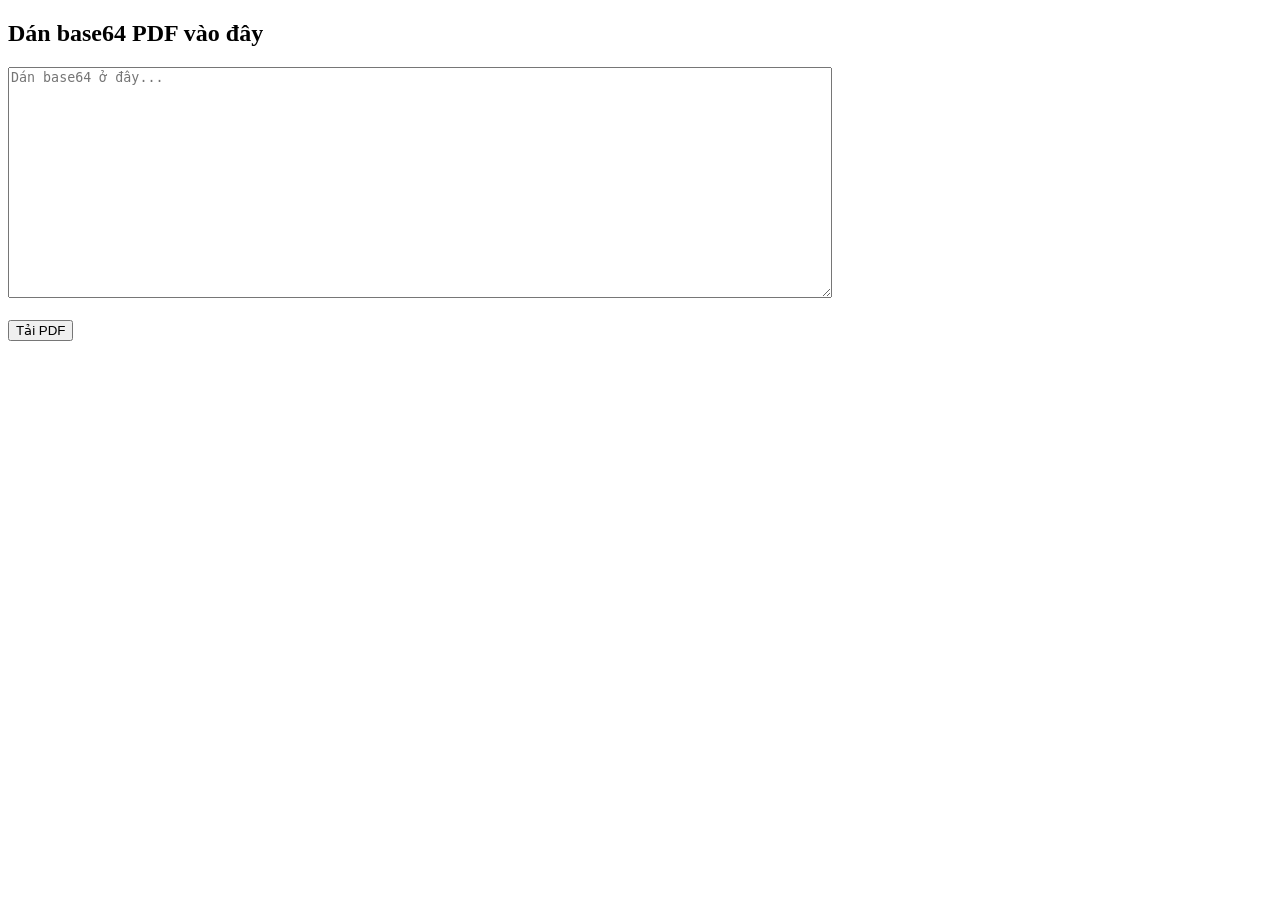
==== index.html @ bf84b46e "Rename to index.html" ====
<!DOCTYPE html>
<html lang="vi">
<head>
    <meta charset="UTF-8">
    <title>Decode PDF</title>
</head>
<body>

<h2>Dán base64 PDF vào đây</h2>

<textarea id="base64Input" rows="15" cols="100" placeholder="Dán base64 ở đây..."></textarea>
<br><br>

<button onclick="downloadPDF()">Tải PDF</button>

<script>
function downloadPDF() {
    const base64 = document.getElementById("base64Input").value.trim();

    if (!base64) {
        alert("Chưa có dữ liệu!");
        return;
    }

    try {
        const byteCharacters = atob(base64);
        const byteNumbers = new Array(byteCharacters.length);

        for (let i = 0; i < byteCharacters.length; i++) {
            byteNumbers[i] = byteCharacters.charCodeAt(i);
        }

        const byteArray = new Uint8Array(byteNumbers);
        const blob = new Blob([byteArray], { type: "application/pdf" });

        const url = window.URL.createObjectURL(blob);

        const a = document.createElement("a");
        a.href = url;
        a.download = "hop-dong.pdf";
        a.click();

        window.URL.revokeObjectURL(url);
    } catch (e) {
        alert("Base64 không hợp lệ!");
        console.error(e);
    }
}
</script>

</body>
</html>
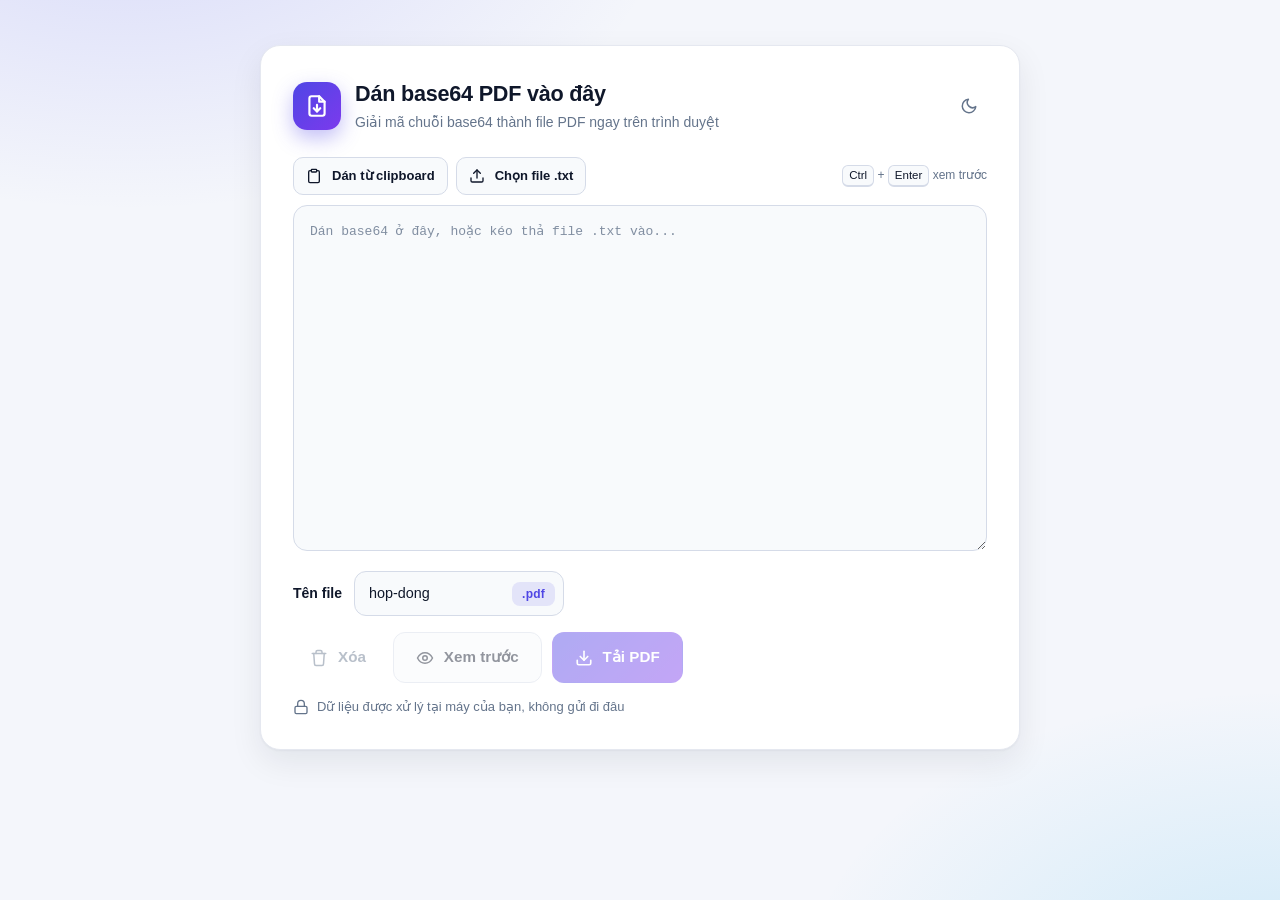
==== commit 7fbc4e29: "edesign UI, split into ES modules, add preview and GitHub Pages deploy - Split the single page into " ====
--- a/index.html
+++ b/index.html
@@ -2,51 +2,182 @@
 <html lang="vi">
 <head>
     <meta charset="UTF-8">
+    <meta name="viewport" content="width=device-width, initial-scale=1">
+    <meta name="color-scheme" content="light dark">
     <title>Decode PDF</title>
+    <meta name="description" content="Giải mã chuỗi base64 thành file PDF ngay trên trình duyệt, không gửi dữ liệu đi đâu.">
+    <meta name="theme-color" content="#4f46e5">
+
+    <meta property="og:type" content="website">
+    <meta property="og:locale" content="vi_VN">
+    <meta property="og:site_name" content="Decode PDF">
+    <meta property="og:title" content="Decode PDF: base64 sang PDF">
+    <meta property="og:description" content="Dán base64, xem trước và tải PDF ngay trên trình duyệt. Dữ liệu không rời khỏi máy bạn.">
+    <meta property="og:url" content="https://iamngim.github.io/ConvertPDF/">
+    <meta property="og:image" content="https://iamngim.github.io/ConvertPDF/assets/og-image.png">
+    <meta property="og:image:width" content="1200">
+    <meta property="og:image:height" content="630">
+    <meta property="og:image:alt" content="Decode PDF: giải mã base64 thành PDF ngay trên trình duyệt">
+    <meta name="twitter:card" content="summary_large_image">
+    <meta name="twitter:title" content="Decode PDF: base64 sang PDF">
+    <meta name="twitter:description" content="Dán base64, xem trước và tải PDF ngay trên trình duyệt. Dữ liệu không rời khỏi máy bạn.">
+    <meta name="twitter:image" content="https://iamngim.github.io/ConvertPDF/assets/og-image.png">
+
+    <link rel="icon" type="image/svg+xml" href="assets/favicon.svg">
+    <link rel="apple-touch-icon" href="assets/apple-touch-icon.png">
+
+    <script src="js/theme-init.js"></script>
+    <link rel="stylesheet" href="css/tokens.css">
+    <link rel="stylesheet" href="css/base.css">
+    <link rel="stylesheet" href="css/components.css">
 </head>
 <body>
 
-<h2>Dán base64 PDF vào đây</h2>
+<main class="card">
+    <div class="brand">
+        <div class="brand-icon" aria-hidden="true">
+            <svg viewBox="0 0 24 24" fill="none" stroke="currentColor" stroke-width="2" stroke-linecap="round" stroke-linejoin="round">
+                <path d="M14 3H7a2 2 0 0 0-2 2v14a2 2 0 0 0 2 2h10a2 2 0 0 0 2-2V8z"/>
+                <path d="M14 3v5h5"/>
+                <path d="M9 14l3 3 3-3"/>
+                <path d="M12 11v6"/>
+            </svg>
+        </div>
+        <div>
+            <h2>Dán base64 PDF vào đây</h2>
+            <p class="subtitle">Giải mã chuỗi base64 thành file PDF ngay trên trình duyệt</p>
+        </div>
+        <button type="button" id="themeToggle" class="btn btn-ghost btn-icon theme-toggle" aria-label="Chuyển giao diện sáng/tối" title="Chuyển giao diện sáng/tối">
+            <svg class="icon-sun" viewBox="0 0 24 24" fill="none" stroke="currentColor" stroke-width="2" stroke-linecap="round" stroke-linejoin="round" aria-hidden="true">
+                <circle cx="12" cy="12" r="4"/>
+                <path d="M12 2v2M12 20v2M4.93 4.93l1.41 1.41M17.66 17.66l1.41 1.41M2 12h2M20 12h2M4.93 19.07l1.41-1.41M17.66 6.34l1.41-1.41"/>
+            </svg>
+            <svg class="icon-moon" viewBox="0 0 24 24" fill="none" stroke="currentColor" stroke-width="2" stroke-linecap="round" stroke-linejoin="round" aria-hidden="true">
+                <path d="M21 12.8A9 9 0 1 1 11.2 3a7 7 0 0 0 9.8 9.8z"/>
+            </svg>
+        </button>
+    </div>
 
-<textarea id="base64Input" rows="15" cols="100" placeholder="Dán base64 ở đây..."></textarea>
-<br><br>
+    <div id="field" class="field">
+        <div class="field-toolbar">
+            <button type="button" id="pasteBtn" class="btn btn-secondary btn-small">
+                <svg viewBox="0 0 24 24" fill="none" stroke="currentColor" stroke-width="2" stroke-linecap="round" stroke-linejoin="round" aria-hidden="true">
+                    <rect x="8" y="2" width="8" height="4" rx="1"/>
+                    <path d="M16 4h2a2 2 0 0 1 2 2v14a2 2 0 0 1-2 2H6a2 2 0 0 1-2-2V6a2 2 0 0 1 2-2h2"/>
+                </svg>
+                Dán từ clipboard
+            </button>
+            <button type="button" id="pickFileBtn" class="btn btn-secondary btn-small">
+                <svg viewBox="0 0 24 24" fill="none" stroke="currentColor" stroke-width="2" stroke-linecap="round" stroke-linejoin="round" aria-hidden="true">
+                    <path d="M21 15v4a2 2 0 0 1-2 2H5a2 2 0 0 1-2-2v-4"/>
+                    <path d="M17 8l-5-5-5 5"/>
+                    <path d="M12 3v12"/>
+                </svg>
+                Chọn file .txt
+            </button>
+            <span class="shortcut-hint"><kbd id="modKey">Ctrl</kbd> + <kbd>Enter</kbd> xem trước</span>
+            <input type="file" id="fileInput" accept=".txt,text/plain" hidden>
+        </div>
 
-<button onclick="downloadPDF()">Tải PDF</button>
+        <div id="fileChip" class="file-chip" hidden>
+            <svg viewBox="0 0 24 24" fill="none" stroke="currentColor" stroke-width="2" stroke-linecap="round" stroke-linejoin="round" aria-hidden="true">
+                <path d="M14 3H7a2 2 0 0 0-2 2v14a2 2 0 0 0 2 2h10a2 2 0 0 0 2-2V8z"/>
+                <path d="M14 3v5h5"/>
+            </svg>
+            <span id="fileName" class="file-chip-name"></span>
+            <span id="fileSize" class="file-chip-size"></span>
+        </div>
 
-<script>
-function downloadPDF() {
-    const base64 = document.getElementById("base64Input").value.trim();
+        <textarea id="base64Input" rows="15" cols="100" placeholder="Dán base64 ở đây, hoặc kéo thả file .txt vào..." spellcheck="false" aria-describedby="inputError"></textarea>
 
-    if (!base64) {
-        alert("Chưa có dữ liệu!");
-        return;
-    }
+        <div class="drop-overlay" aria-hidden="true">
+            <svg viewBox="0 0 24 24" fill="none" stroke="currentColor" stroke-width="2" stroke-linecap="round" stroke-linejoin="round">
+                <path d="M21 15v4a2 2 0 0 1-2 2H5a2 2 0 0 1-2-2v-4"/>
+                <path d="M17 8l-5-5-5 5"/>
+                <path d="M12 3v12"/>
+            </svg>
+            Thả file .txt vào đây
+        </div>
 
-    try {
-        const byteCharacters = atob(base64);
-        const byteNumbers = new Array(byteCharacters.length);
+        <p id="inputError" class="field-error" role="alert" hidden></p>
+    </div>
 
-        for (let i = 0; i < byteCharacters.length; i++) {
-            byteNumbers[i] = byteCharacters.charCodeAt(i);
-        }
+    <div class="actions">
+        <div class="name-field">
+            <label for="filenameInput">Tên file</label>
+            <div class="input-group">
+                <input type="text" id="filenameInput" value="hop-dong" placeholder="hop-dong" maxlength="100" autocomplete="off" spellcheck="false">
+                <span class="input-suffix">.pdf</span>
+            </div>
+        </div>
 
-        const byteArray = new Uint8Array(byteNumbers);
-        const blob = new Blob([byteArray], { type: "application/pdf" });
+        <div class="button-group">
+            <button type="button" id="clearBtn" class="btn btn-ghost btn-danger" disabled>
+                <svg viewBox="0 0 24 24" fill="none" stroke="currentColor" stroke-width="2" stroke-linecap="round" stroke-linejoin="round" aria-hidden="true">
+                    <path d="M3 6h18"/>
+                    <path d="M8 6V4a2 2 0 0 1 2-2h4a2 2 0 0 1 2 2v2"/>
+                    <path d="M19 6l-1 14a2 2 0 0 1-2 2H8a2 2 0 0 1-2-2L5 6"/>
+                </svg>
+                Xóa
+            </button>
+            <button type="button" id="previewBtn" class="btn btn-secondary" aria-keyshortcuts="Control+Enter Meta+Enter" disabled>
+                <svg viewBox="0 0 24 24" fill="none" stroke="currentColor" stroke-width="2" stroke-linecap="round" stroke-linejoin="round" aria-hidden="true">
+                    <path d="M2 12s3.5-7 10-7 10 7 10 7-3.5 7-10 7S2 12 2 12z"/>
+                    <circle cx="12" cy="12" r="3"/>
+                </svg>
+                Xem trước
+            </button>
+            <button type="button" id="downloadBtn" class="btn btn-primary" disabled>
+                <svg viewBox="0 0 24 24" fill="none" stroke="currentColor" stroke-width="2.2" stroke-linecap="round" stroke-linejoin="round" aria-hidden="true">
+                    <path d="M21 15v4a2 2 0 0 1-2 2H5a2 2 0 0 1-2-2v-4"/>
+                    <path d="M7 10l5 5 5-5"/>
+                    <path d="M12 15V3"/>
+                </svg>
+                Tải PDF
+            </button>
+        </div>
+    </div>
 
-        const url = window.URL.createObjectURL(blob);
+    <p class="hint">
+        <svg viewBox="0 0 24 24" fill="none" stroke="currentColor" stroke-width="2" stroke-linecap="round" stroke-linejoin="round" aria-hidden="true">
+            <rect x="3" y="11" width="18" height="11" rx="2"/>
+            <path d="M7 11V7a5 5 0 0 1 10 0v4"/>
+        </svg>
+        Dữ liệu được xử lý tại máy của bạn, không gửi đi đâu
+    </p>
 
-        const a = document.createElement("a");
-        a.href = url;
-        a.download = "hop-dong.pdf";
-        a.click();
+    <section id="previewPanel" class="preview" hidden>
+        <div class="preview-header">
+            <span>Xem trước PDF</span>
+            <div class="preview-tools">
+                <button type="button" id="openTabBtn" class="btn btn-ghost btn-small">
+                    <svg viewBox="0 0 24 24" fill="none" stroke="currentColor" stroke-width="2" stroke-linecap="round" stroke-linejoin="round" aria-hidden="true">
+                        <path d="M18 13v6a2 2 0 0 1-2 2H5a2 2 0 0 1-2-2V8a2 2 0 0 1 2-2h6"/>
+                        <path d="M15 3h6v6"/>
+                        <path d="M10 14L21 3"/>
+                    </svg>
+                    Mở tab mới
+                </button>
+                <button type="button" id="closePreviewBtn" class="btn btn-ghost btn-icon" aria-label="Đóng xem trước">
+                    <svg viewBox="0 0 24 24" fill="none" stroke="currentColor" stroke-width="2" stroke-linecap="round" stroke-linejoin="round" aria-hidden="true">
+                        <path d="M18 6L6 18"/>
+                        <path d="M6 6l12 12"/>
+                    </svg>
+                </button>
+            </div>
+        </div>
+        <div class="preview-body">
+            <iframe id="previewFrame" class="preview-frame" title="Xem trước PDF"></iframe>
+            <div id="previewLoader" class="preview-loader" hidden>
+                <span class="spinner" aria-hidden="true"></span>
+                Đang tải bản xem trước...
+            </div>
+        </div>
+    </section>
+</main>
 
-        window.URL.revokeObjectURL(url);
-    } catch (e) {
-        alert("Base64 không hợp lệ!");
-        console.error(e);
-    }
-}
-</script>
+<div id="toastRegion" class="toast-region" aria-live="polite"></div>
 
+<script type="module" src="js/main.js"></script>
 </body>
 </html>
--- a/css/tokens.css
+++ b/css/tokens.css
@@ -0,0 +1,33 @@
+:root {
+    color-scheme: light dark;
+
+    --bg: light-dark(#f4f6fb, #0b1020);
+    --bg-glow-1: light-dark(rgba(99, 102, 241, 0.18), rgba(99, 102, 241, 0.22));
+    --bg-glow-2: light-dark(rgba(14, 165, 233, 0.16), rgba(14, 165, 233, 0.14));
+    --card: light-dark(#ffffff, #131a2e);
+    --card-border: light-dark(#e5e8f0, #232c45);
+    --text: light-dark(#0f172a, #e8ecf6);
+    --muted: light-dark(#64748b, #94a3b8);
+    --field-bg: light-dark(#f8fafc, #0e1427);
+    --field-border: light-dark(#d5dbe8, #2a3452);
+    --accent: light-dark(#4f46e5, #6366f1);
+    --accent-2: light-dark(#7c3aed, #8b5cf6);
+    --accent-shadow: light-dark(rgba(79, 70, 229, 0.35), rgba(99, 102, 241, 0.4));
+    --ring: light-dark(rgba(79, 70, 229, 0.22), rgba(99, 102, 241, 0.3));
+    --danger: light-dark(#dc2626, #f87171);
+    --danger-soft: light-dark(rgba(220, 38, 38, 0.1), rgba(248, 113, 113, 0.12));
+    --success: light-dark(#16a34a, #4ade80);
+    --toast-bg: light-dark(#0f172a, #e8ecf6);
+    --toast-text: light-dark(#f8fafc, #0b1020);
+
+    --shadow-a: light-dark(rgba(15, 23, 42, 0.04), rgba(0, 0, 0, 0.3));
+    --shadow-b: light-dark(rgba(15, 23, 42, 0.08), rgba(0, 0, 0, 0.45));
+    --shadow: 0 1px 2px var(--shadow-a), 0 12px 32px var(--shadow-b);
+
+    --radius-lg: 20px;
+    --radius-md: 14px;
+    --radius-sm: 12px;
+}
+
+:root[data-theme="light"] { color-scheme: light; }
+:root[data-theme="dark"] { color-scheme: dark; }
--- a/css/base.css
+++ b/css/base.css
@@ -0,0 +1,30 @@
+* { box-sizing: border-box; }
+
+[hidden] { display: none !important; }
+
+html { -webkit-text-size-adjust: 100%; }
+
+body {
+    margin: 0;
+    min-height: 100vh;
+    display: flex;
+    align-items: flex-start;
+    justify-content: center;
+    padding: clamp(16px, 5vh, 48px) 16px 24px;
+    font-family: -apple-system, BlinkMacSystemFont, "Segoe UI", Roboto, "Helvetica Neue", Arial, sans-serif;
+    color: var(--text);
+    background:
+        radial-gradient(900px 500px at 10% -10%, var(--bg-glow-1), transparent 60%),
+        radial-gradient(800px 500px at 100% 110%, var(--bg-glow-2), transparent 60%),
+        var(--bg);
+    background-attachment: fixed;
+    line-height: 1.5;
+    transition: background-color 0.2s ease, color 0.2s ease;
+}
+
+@keyframes spin { to { transform: rotate(360deg); } }
+
+@media (prefers-reduced-motion: reduce) {
+    *, *::before, *::after { transition: none !important; }
+    .preview, .toast { animation: none !important; }
+}
--- a/css/components.css
+++ b/css/components.css
@@ -0,0 +1,511 @@
+
+/* ---------- Card ---------- */
+.card {
+    width: 100%;
+    max-width: 760px;
+    background: var(--card);
+    border: 1px solid var(--card-border);
+    border-radius: var(--radius-lg);
+    padding: 32px;
+    box-shadow: var(--shadow);
+}
+
+/* ---------- Header ---------- */
+.brand {
+    display: flex;
+    align-items: center;
+    gap: 14px;
+    margin-bottom: 24px;
+}
+
+.brand-icon {
+    flex: none;
+    width: 48px;
+    height: 48px;
+    border-radius: var(--radius-md);
+    display: grid;
+    place-items: center;
+    color: #fff;
+    background: linear-gradient(135deg, var(--accent), var(--accent-2));
+    box-shadow: 0 8px 20px var(--accent-shadow);
+}
+
+.brand-icon svg { width: 26px; height: 26px; }
+
+h2 {
+    margin: 0;
+    font-size: 1.35rem;
+    font-weight: 700;
+    letter-spacing: -0.01em;
+}
+
+.subtitle {
+    margin: 2px 0 0;
+    font-size: 0.875rem;
+    color: var(--muted);
+}
+
+.theme-toggle { margin-left: auto; }
+
+/* Hiện mặt trời khi đang tối (bấm để sáng) và ngược lại. */
+:root[data-theme="dark"] .icon-moon,
+:root[data-theme="light"] .icon-sun { display: none; }
+
+/* ---------- Vùng nhập ---------- */
+.field { position: relative; }
+
+.field-toolbar {
+    display: flex;
+    align-items: center;
+    gap: 8px;
+    margin-bottom: 10px;
+    flex-wrap: wrap;
+}
+
+.shortcut-hint {
+    font-size: 0.75rem;
+    color: var(--muted);
+}
+
+.field-toolbar .shortcut-hint { margin-left: auto; }
+
+kbd {
+    display: inline-block;
+    min-width: 1.6em;
+    padding: 1px 6px;
+    font: inherit;
+    font-size: 0.72rem;
+    text-align: center;
+    color: var(--text);
+    background: var(--field-bg);
+    border: 1px solid var(--field-border);
+    border-bottom-width: 2px;
+    border-radius: 6px;
+}
+
+textarea {
+    display: block;
+    width: 100%;
+    min-height: clamp(200px, 38vh, 300px);
+    resize: vertical;
+    padding: 16px;
+    font-family: ui-monospace, SFMono-Regular, Menlo, Consolas, "Liberation Mono", monospace;
+    font-size: 0.8125rem;
+    line-height: 1.6;
+    color: var(--text);
+    background: var(--field-bg);
+    border: 1px solid var(--field-border);
+    border-radius: var(--radius-md);
+    outline: none;
+    transition: border-color 0.15s ease, box-shadow 0.15s ease, background 0.15s ease;
+}
+
+textarea::placeholder { color: var(--muted); opacity: 0.8; }
+
+textarea:focus {
+    border-color: var(--accent);
+    box-shadow: 0 0 0 4px var(--ring);
+    background: var(--card);
+}
+
+textarea:disabled { cursor: not-allowed; opacity: 0.7; }
+
+textarea:hover:not(:disabled) { border-color: var(--accent); }
+
+.field.has-error textarea {
+    border-color: var(--danger);
+    box-shadow: 0 0 0 4px var(--danger-soft);
+}
+
+.field-error {
+    display: flex;
+    align-items: center;
+    gap: 8px;
+    margin: 10px 2px 0;
+    font-size: 0.8125rem;
+    font-weight: 500;
+    color: var(--danger);
+}
+
+.field-error::before {
+    content: "!";
+    flex: none;
+    display: grid;
+    place-items: center;
+    width: 16px;
+    height: 16px;
+    font-size: 0.7rem;
+    font-weight: 700;
+    color: #fff;
+    background: var(--danger);
+    border-radius: 50%;
+}
+
+/* Chip hiển thị file lớn đã nạp (không đưa vào textarea cho nhẹ). */
+.file-chip {
+    display: flex;
+    align-items: center;
+    gap: 12px;
+    margin-bottom: 10px;
+    padding: 10px 10px 10px 14px;
+    font-size: 0.875rem;
+    background: var(--field-bg);
+    border: 1px solid var(--field-border);
+    border-radius: var(--radius-sm);
+}
+
+.file-chip svg { flex: none; width: 20px; height: 20px; color: var(--accent); }
+
+.file-chip-name {
+    flex: 1;
+    min-width: 0;
+    font-weight: 600;
+    overflow: hidden;
+    text-overflow: ellipsis;
+    white-space: nowrap;
+}
+
+.file-chip-size { color: var(--muted); font-size: 0.8125rem; }
+
+/* Lớp phủ khi kéo file vào vùng nhập. */
+.drop-overlay {
+    position: absolute;
+    inset: 0;
+    display: none;
+    align-items: center;
+    justify-content: center;
+    gap: 10px;
+    font-weight: 600;
+    color: var(--accent);
+    background: color-mix(in srgb, var(--card) 88%, transparent);
+    border: 2px dashed var(--accent);
+    border-radius: var(--radius-md);
+    pointer-events: none;
+}
+
+.drop-overlay svg { width: 22px; height: 22px; }
+
+.field.is-dragover .drop-overlay { display: flex; }
+
+/* ---------- Tên file ---------- */
+.name-field {
+    display: flex;
+    align-items: center;
+    gap: 12px;
+}
+
+.name-field label {
+    font-size: 0.875rem;
+    font-weight: 600;
+}
+
+.input-group {
+    display: flex;
+    flex: 0 1 210px;
+    min-width: 150px;
+    overflow: hidden;
+    background: var(--field-bg);
+    border: 1px solid var(--field-border);
+    border-radius: var(--radius-sm);
+    transition: border-color 0.15s ease, box-shadow 0.15s ease;
+}
+
+.input-group:hover { border-color: var(--accent); }
+
+.input-group:focus-within {
+    border-color: var(--accent);
+    box-shadow: 0 0 0 4px var(--ring);
+}
+
+.input-group input {
+    flex: 1;
+    min-width: 0;
+    padding: 11px 8px 11px 14px;
+    font: inherit;
+    font-size: 0.9rem;
+    color: var(--text);
+    background: transparent;
+    border: 0;
+    outline: none;
+}
+
+/* Đuôi .pdf là nhãn nằm trong ô, không phải một ô riêng ngăn bằng đường kẻ. */
+.input-suffix {
+    align-self: center;
+    margin-right: 8px;
+    padding: 3px 10px;
+    font-size: 0.75rem;
+    font-weight: 600;
+    letter-spacing: 0.02em;
+    color: var(--accent);
+    background: color-mix(in srgb, var(--accent) 12%, transparent);
+    border-radius: 8px;
+    user-select: none;
+    pointer-events: none;
+}
+
+/* ---------- Thanh hành động ---------- */
+.actions {
+    display: flex;
+    align-items: center;
+    justify-content: space-between;
+    gap: 16px;
+    margin-top: 20px;
+    flex-wrap: wrap;
+}
+
+.button-group {
+    display: flex;
+    align-items: center;
+    gap: 10px;
+    flex-wrap: wrap;
+}
+
+.hint {
+    display: flex;
+    align-items: center;
+    gap: 8px;
+    margin: 14px 0 0;
+    font-size: 0.8125rem;
+    color: var(--muted);
+}
+
+.hint svg { flex: none; width: 16px; height: 16px; }
+
+/* ---------- Nút ---------- */
+.btn {
+    display: inline-flex;
+    align-items: center;
+    justify-content: center;
+    gap: 10px;
+    padding: 13px 22px;
+    font: inherit;
+    font-size: 0.95rem;
+    font-weight: 600;
+    cursor: pointer;
+    border: 1px solid transparent;
+    border-radius: var(--radius-sm);
+    transition: transform 0.15s ease, box-shadow 0.15s ease, filter 0.15s ease,
+                background 0.15s ease, border-color 0.15s ease, color 0.15s ease,
+                opacity 0.15s ease;
+}
+
+.btn svg { width: 18px; height: 18px; flex: none; }
+
+.btn:focus-visible {
+    outline: none;
+    box-shadow: 0 0 0 4px var(--ring);
+}
+
+.btn:disabled {
+    opacity: 0.45;
+    cursor: not-allowed;
+    transform: none;
+    filter: none;
+    box-shadow: none;
+}
+
+.btn.is-loading { pointer-events: none; }
+.btn.is-loading svg { display: none; }
+
+.btn.is-loading::before,
+.spinner {
+    content: "";
+    flex: none;
+    width: 18px;
+    height: 18px;
+    border: 2px solid currentColor;
+    border-right-color: transparent;
+    border-radius: 50%;
+    animation: spin 0.7s linear infinite;
+}
+
+.btn-primary {
+    color: #fff;
+    background: linear-gradient(135deg, var(--accent), var(--accent-2));
+    box-shadow: 0 8px 20px var(--accent-shadow);
+}
+
+.btn-primary:hover:not(:disabled) {
+    transform: translateY(-1px);
+    filter: brightness(1.06);
+    box-shadow: 0 12px 26px var(--accent-shadow);
+}
+
+.btn-primary:active:not(:disabled) {
+    transform: translateY(0);
+    box-shadow: 0 4px 12px var(--accent-shadow);
+}
+
+/* Đặt sau :hover/:active và cùng độ ưu tiên, để vòng focus không mất khi rê chuột. */
+.btn-primary:focus-visible:not(:disabled) {
+    box-shadow: 0 0 0 4px var(--ring), 0 8px 20px var(--accent-shadow);
+}
+
+.btn-secondary {
+    color: var(--text);
+    background: var(--field-bg);
+    border-color: var(--field-border);
+}
+
+.btn-secondary:hover:not(:disabled) {
+    border-color: var(--accent);
+    color: var(--accent);
+}
+
+.btn-ghost {
+    padding-inline: 16px;
+    color: var(--muted);
+    background: transparent;
+}
+
+.btn-ghost:hover:not(:disabled) {
+    color: var(--text);
+    background: var(--field-bg);
+}
+
+.btn-danger:hover:not(:disabled) {
+    color: var(--danger);
+    background: var(--danger-soft);
+}
+
+.btn-small {
+    padding: 8px 12px;
+    font-size: 0.8125rem;
+    border-radius: 10px;
+}
+
+.btn.btn-small svg { width: 16px; height: 16px; }
+
+.btn-icon {
+    padding: 8px;
+    border-radius: 10px;
+}
+
+/* ---------- Khung xem trước ---------- */
+.preview {
+    margin-top: 24px;
+    border: 1px solid var(--card-border);
+    border-radius: var(--radius-md);
+    overflow: hidden;
+    background: var(--field-bg);
+    animation: reveal 0.28s cubic-bezier(0.2, 0.8, 0.2, 1) both;
+}
+
+.preview.is-closing { animation: conceal 0.2s ease both; }
+
+@keyframes reveal {
+    from { opacity: 0; transform: translateY(10px) scale(0.99); }
+    to { opacity: 1; transform: none; }
+}
+
+@keyframes conceal {
+    from { opacity: 1; transform: none; }
+    to { opacity: 0; transform: translateY(6px) scale(0.99); }
+}
+
+.preview-header {
+    display: flex;
+    align-items: center;
+    justify-content: space-between;
+    gap: 12px;
+    padding: 10px 10px 10px 16px;
+    font-size: 0.875rem;
+    font-weight: 600;
+    border-bottom: 1px solid var(--card-border);
+    background: var(--card);
+}
+
+.preview-tools {
+    display: flex;
+    align-items: center;
+    gap: 4px;
+}
+
+.preview-body { position: relative; }
+
+.preview-frame {
+    display: block;
+    width: 100%;
+    height: min(70vh, 640px);
+    border: 0;
+    background: #fff;
+}
+
+.preview-loader {
+    position: absolute;
+    inset: 0;
+    display: flex;
+    align-items: center;
+    justify-content: center;
+    gap: 12px;
+    font-size: 0.875rem;
+    color: var(--muted);
+    background: var(--field-bg);
+}
+
+.preview-loader .spinner { width: 22px; height: 22px; color: var(--accent); }
+
+/* ---------- Toast ---------- */
+.toast-region {
+    position: fixed;
+    left: 50%;
+    bottom: 24px;
+    z-index: 1000;
+    display: flex;
+    flex-direction: column;
+    align-items: center;
+    gap: 10px;
+    width: min(92vw, 420px);
+    transform: translateX(-50%);
+    pointer-events: none;
+}
+
+.toast {
+    display: flex;
+    align-items: center;
+    gap: 10px;
+    padding: 12px 16px;
+    font-size: 0.875rem;
+    font-weight: 500;
+    color: var(--toast-text);
+    background: var(--toast-bg);
+    border-radius: var(--radius-sm);
+    box-shadow: 0 10px 30px var(--shadow-b);
+    animation: toast-in 0.25s cubic-bezier(0.2, 0.8, 0.2, 1) both;
+}
+
+.toast::before {
+    content: "";
+    flex: none;
+    width: 8px;
+    height: 8px;
+    border-radius: 50%;
+    background: var(--accent);
+}
+
+.toast[data-type="success"]::before { background: var(--success); }
+.toast[data-type="error"]::before { background: var(--danger); }
+
+.toast.is-leaving { animation: toast-out 0.2s ease both; }
+
+@keyframes toast-in {
+    from { opacity: 0; transform: translateY(12px); }
+    to { opacity: 1; transform: none; }
+}
+
+@keyframes toast-out {
+    from { opacity: 1; transform: none; }
+    to { opacity: 0; transform: translateY(8px); }
+}
+
+/* ---------- Responsive ---------- */
+@media (max-width: 520px) {
+    .card { padding: 22px 18px; border-radius: 16px; }
+    textarea { min-height: 220px; }
+    .shortcut-hint { display: none; }
+    .actions { flex-direction: column; align-items: stretch; }
+    .button-group { flex-direction: column-reverse; align-items: stretch; }
+    .button-group .btn { width: 100%; }
+    .input-group { flex: 1; }
+}
